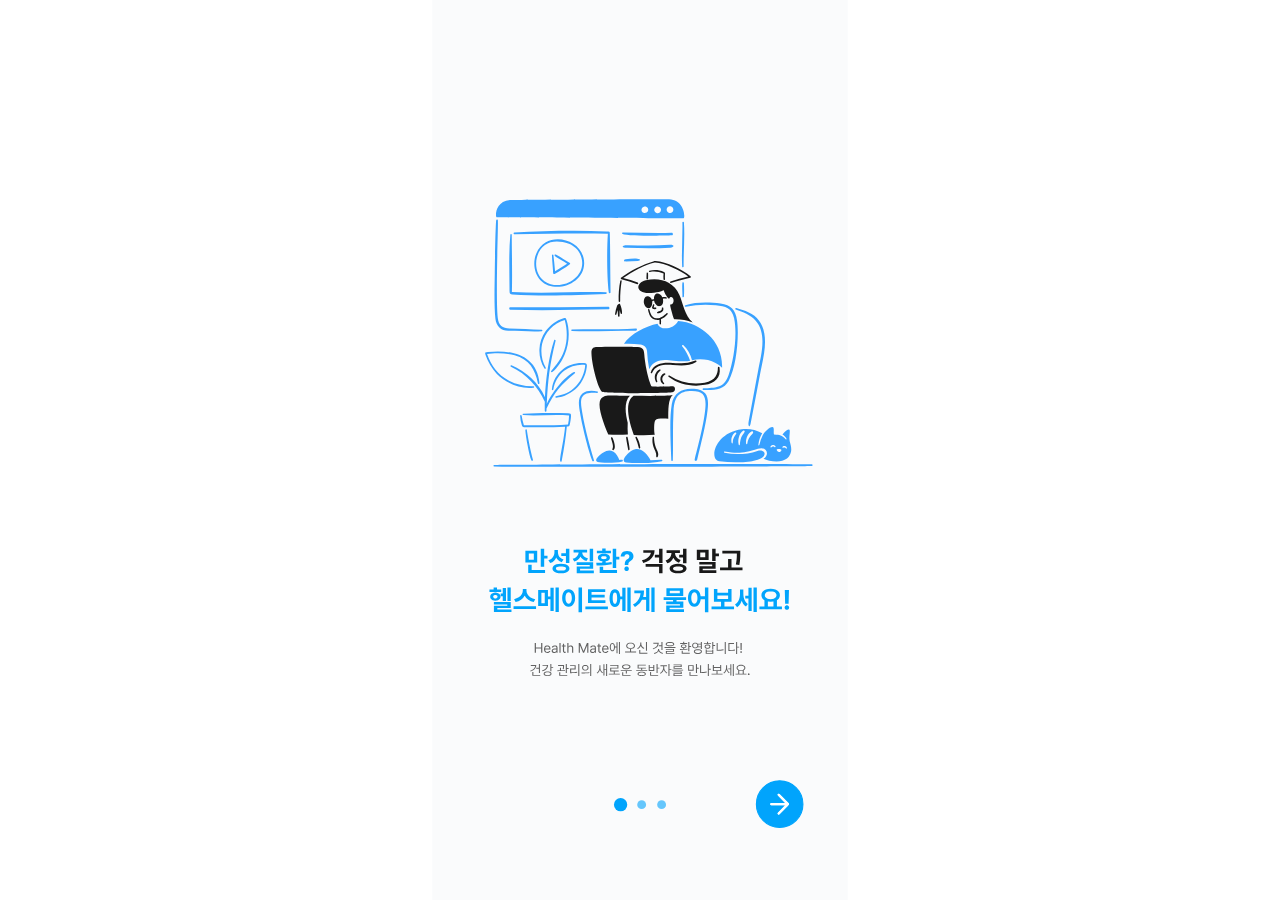
==== templates/2.html @ 0eb34c0f "UI 업데이트" ====
<!DOCTYPE html>
<html lang='en'>
<head>
    <meta charset='UTF-8'>
    <meta name='viewport' content='width=device-width, initial-scale=1.0'>
    <link rel="stylesheet" href="../static/style.css" />
    <title>onboarding1</title>
    <script>
        setTimeout(function() {
            window.location='3';
        }, 7000);
    </script>
</head>
<body>
    <!-- <h1>Onboarding1</h1> 
    <img src='../static/imgs/Onboarding1.svg' alt='Onboarding1' class="responsive-svg">
    <a href="3.html"> <!-- 링크 추가 -->  
    <!--    <svg class="responsive-svg" xmlns="http://www.w3.org/2000/svg">  
            <rect x="292.5" y="704.5" width="42" height="42" rx="21" fill="#01A4FC"/>  
        </svg>  
    </a> -->
    <!-- SVG를 HTML에 직접 포함 -->
    <svg class="responsive-svg" xmlns="http://www.w3.org/2000/svg" viewBox="0 0 375 812">  
        <!-- SVG 이미지 -->  
        <image href="../static/imgs/Onboarding1.svg" width="375" height="812" />  
    
        <!-- 링크 추가 -->  
        <a href="3">
            <rect x="292.5" y="704.5" width="42" height="42" rx="21" fill="transparent"/>
            <path d="M312.647 733.913L320.957 725.5M320.957 725.5L312.647 717.087M320.957 725.5H306" stroke="white" stroke-width="2" stroke-linecap="round" stroke-linejoin="round"/>
        </a>
        <!-- <a href="3.html">
            <rect x="292.5" y="704.5" width="42" height="42" rx="21" fill="#01A4FC" stroke="#01A4FC"/>  
        </a>   -->  
    </svg>
</body>
</html>
---- static/style.css ----
body, html {
    margin: 0;
    padding: 0;
    height: 100%;
    overflow: hidden; /* 전체 스크롤바 제거 */
    display: flex;
    flex-direction: column;
}

.slideshow-container {
    max-width: 1000px;
    position: relative;
    margin: auto;
}

.mySlides {
    display: auto;
    width: 100%;
    height: 600px;
}

.mySlides img {
    width: 100%;
    height: 100%;
}

.prev,
.next {
    cursor: pointer;
    position: absolute;
    top: 50%;
    width: auto;
    margin-top: -22px;
    padding: 16px;
    color: white;
    font-weight: bold;
    font-size: 18px;
    transition: 0.6s ease;
    border-radius: 0 3px 3px 0;
    user-select: none;
}

.next {
    right: 0;
    border-radius: 3px 0 0 3px;
}

.prev:hover,
.next:hover {
    background-color: rgba(0, 0, 0, 0.8);
}

.responsive-svg {
  width: 100vw; /* 브라우저 너비에 맞춤 */
  height: 100vh; /* 브라우저 높이에 맞춤 */
  object-fit: contain; /* 비율을 유지하면서 크기 조정 */
}

/* .responsive-svg {
    width: 100%;
    height: auto;
    display: block; /* 이미지 아래에 다른 요소가 오도록 설정 */
    margin-bottom: 20px; /* 이미지 아래에 여백 추가 */
  } */

header {
    background-color: #ffffff;
    padding: 10px;
    text-align: center;
    position: fixed;
    top: 10px; /* 변경된 부분: 50px 아래로 이동 */
    width: 100%;
    z-index: 1000;
}
footer {
    background-color: #ffffff;
    padding: 10px;
    position: fixed;
    bottom: 50px; /* 변경된 부분: 50px 위로 이동 */
    width: 100%;
    display: flex;
    justify-content: center;
}

.input-container {
display: flex;
align-items: center;
border: 2px solid #35abeb;
border-radius: 60px;
background-color: #f0f0f0;
width: 75%; /* 브라우저의 75% 너비 */
margin: 0 auto; /* 가운데 정렬 */
padding: 5px; /* 컨테이너에 패딩 추가 */
}

.input-container input {
    border: none;
    outline: none;
    background-color: transparent;
    width: 100%; /* 컨테이너 내에서 전체 너비 사용 */
    padding-left: 30px; /* 좌측 패딩 */
    padding-right: 30px; /* 우측 패딩 */
}
.input-container img {
    width: 20px;
    height: 25px;
    margin-left: 15px;
}

#chat-input {
    border: none; /* 테두리 제거 */
    outline: none; /* 포커스 시 외곽선 제거 */
    background-color: transparent;
    width: 100%;
    padding-left: 10px;
    padding-right: 10px;
    box-shadow: none; /* 테두리 그림자 제거 */
}

#send-button {
    width: 30px; /* 이미지 너비 */
    height: 30px; /* 이미지 높이 */
    cursor: pointer; /* 커서 모양 변경 */
    border: none; /* 테두리 제거 */
    background: none; /* 배경 제거 */
    padding: 0; /* 패딩 제거 */
    outline: none; /* 포커스 시 외곽선 제거 */
    margin-right: 15px;
}

.main-container {
    flex: 1;
    width: 100%;
    max-width: 100%;
    margin: 0 auto;
    padding: 20px;
    background-color: #f0f0f0; /* 배경색 추가 */
    border: 1px solid #ccc; /* 테두리 추가 */
}
.content-wrapper {
    width: 100%;
    max-width: 1200px;
    margin: 0 auto;
}
#chat-window {
    width: 100%;
    max-width: 1200px;
    height: 100%; /* 높이를 100%로 설정 */
    margin: 0 auto;
}
body {
    display: flex;
    flex-direction: column;
    height: 100vh; /* 전체 화면 높이 */
    margin: 0; /* 기본 여백 제거 */
  }
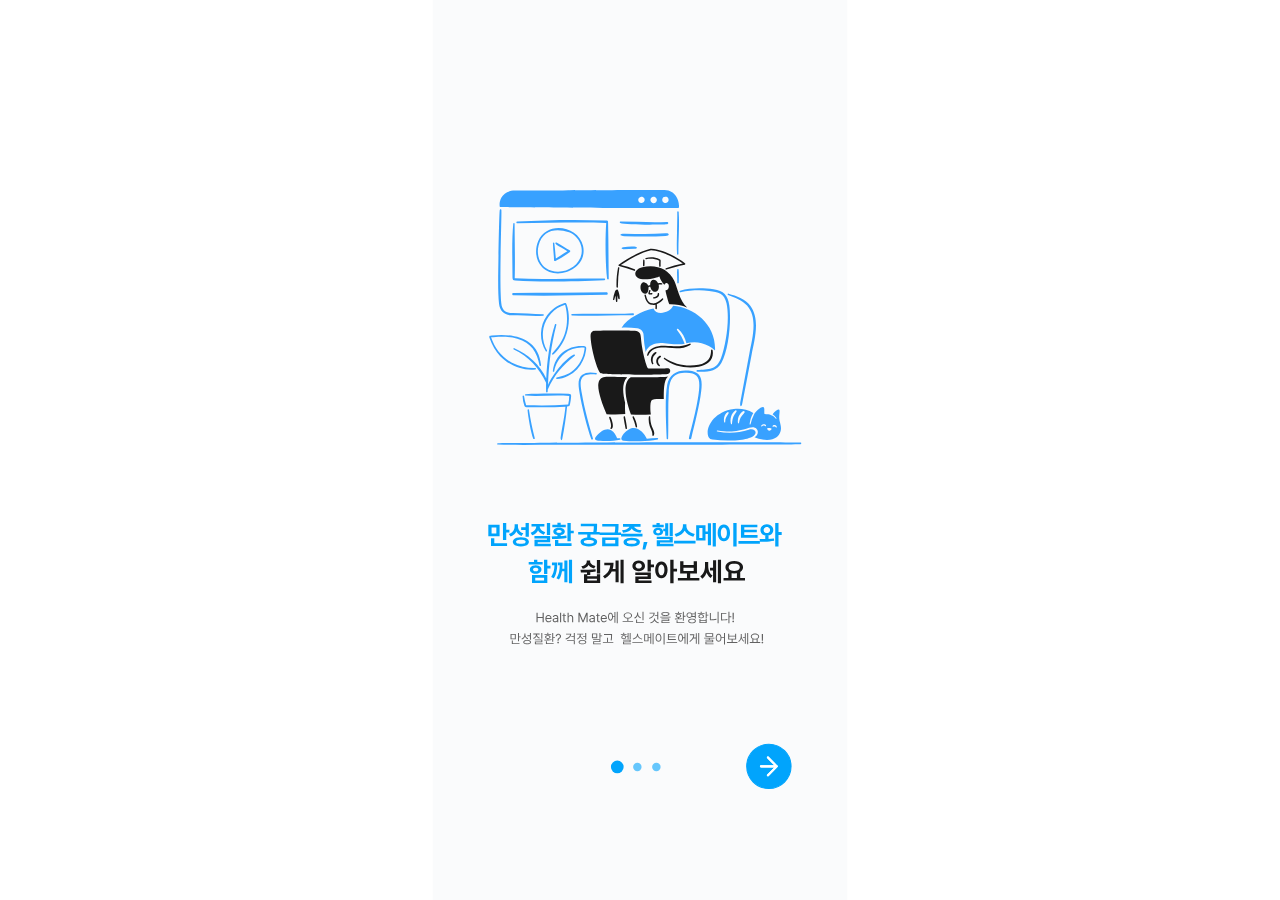
==== commit e8b55f38: "UI 최종 버전으로 업데이트 작업" ====
--- a/templates/2.html
+++ b/templates/2.html
@@ -20,14 +20,14 @@
         </svg>  
     </a> -->
     <!-- SVG를 HTML에 직접 포함 -->
-    <svg class="responsive-svg" xmlns="http://www.w3.org/2000/svg" viewBox="0 0 375 812">  
+    <svg class="responsive-svg" xmlns="http://www.w3.org/2000/svg" viewBox="0 0 393 852">  
         <!-- SVG 이미지 -->  
-        <image href="../static/imgs/Onboarding1.svg" width="375" height="812" />  
+        <image href="../static/imgs/Onboarding1.svg?v=1" width="393" height="852" />  
     
         <!-- 링크 추가 -->  
         <a href="3">
-            <rect x="292.5" y="704.5" width="42" height="42" rx="21" fill="transparent"/>
-            <path d="M312.647 733.913L320.957 725.5M320.957 725.5L312.647 717.087M320.957 725.5H306" stroke="white" stroke-width="2" stroke-linecap="round" stroke-linejoin="round"/>
+            <rect x="297.5" y="704.5" width="42" height="42" rx="21" fill="transparent"/>
+            <path d="M317.647 733.913L325.957 725.5M325.957 725.5L317.647 717.087M325.957 725.5H311" stroke="white" stroke-width="2" stroke-linecap="round" stroke-linejoin="round"/>
         </a>
         <!-- <a href="3.html">
             <rect x="292.5" y="704.5" width="42" height="42" rx="21" fill="#01A4FC" stroke="#01A4FC"/>  
--- a/static/style.css
+++ b/static/style.css
@@ -56,12 +56,12 @@
   object-fit: contain; /* 비율을 유지하면서 크기 조정 */
 }
 
-/* .responsive-svg {
+ /* .responsive-svg {
     width: 100%;
     height: auto;
     display: block; /* 이미지 아래에 다른 요소가 오도록 설정 */
-    margin-bottom: 20px; /* 이미지 아래에 여백 추가 */
-  } */
+   /* margin-bottom: 20px; /* 이미지 아래에 여백 추가 */
+ /* }  */
 
 header {
     background-color: #ffffff;
@@ -148,9 +148,30 @@
     height: 100%; /* 높이를 100%로 설정 */
     margin: 0 auto;
 }
+
 body {
     display: flex;
     flex-direction: column;
     height: 100vh; /* 전체 화면 높이 */
     margin: 0; /* 기본 여백 제거 */
   }
+
+.hover-rect {
+    transition: fill 0.3s ease;
+}
+a:hover .hover-rect {
+    fill: white; /* 마우스 호버 시 색상 변경 */
+}
+.button-bg {
+    transition: fill 0.3s ease;
+}
+a:hover .button-bg {
+    fill: #01A4FC; /* 마우스 오버 시 색상 변경 */
+}
+
+.clickable {
+    cursor: pointer;
+}
+.question-button {
+    cursor: pointer;
+}